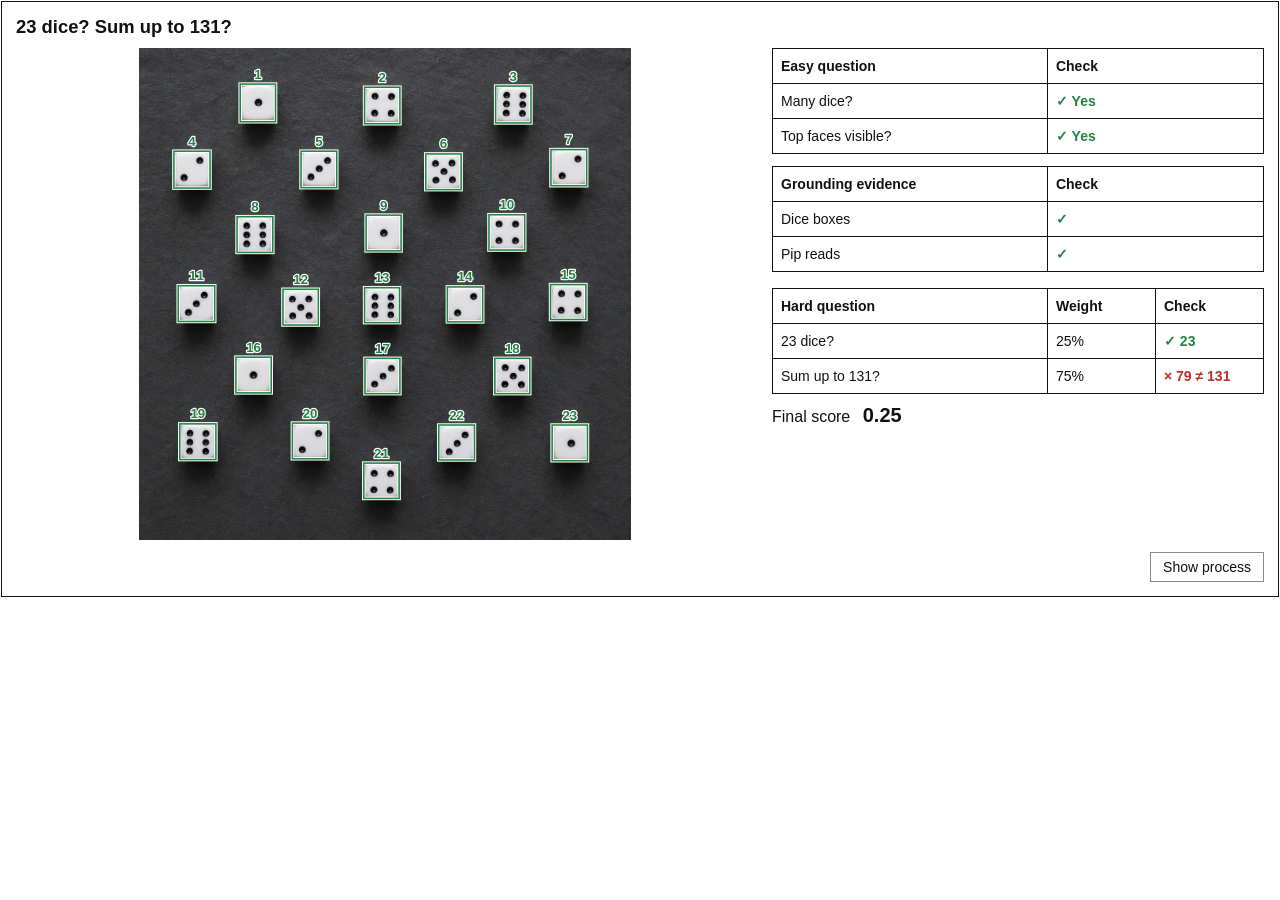
==== static/genolympiad-demos/dice.html @ ce092bb1 "add some demos" ====
<!doctype html><html lang="en"><head><meta charset="utf-8"><meta name="viewport" content="width=device-width,initial-scale=1"><title>GenOlympiad dice demo</title><style>*{box-sizing:border-box}html,body{margin:0;padding:0;background:#fff;color:#111;font-family:Arial,Helvetica,sans-serif}body{padding:1px}.simple-case{border:1px solid #111;padding:14px;margin:0;scroll-margin-top:0}.simple-case-heading{margin-bottom:10px}.simple-case-heading h3{font:700 1.15rem Arial,Helvetica,sans-serif;margin:0}.simple-case-body{display:grid;grid-template-columns:minmax(0,1.5fr) minmax(220px,1fr);gap:18px;align-items:start}.simple-visual{position:relative;min-width:0;aspect-ratio:3/2}.simple-visual>img{display:block;width:100%;height:100%;object-fit:contain}.simple-visual svg{position:absolute;inset:0;width:100%;height:100%;pointer-events:none}.simple-verdict{display:block}.pass{color:#248343}.fail{color:#ba3029}.release-check-table{width:100%;border-collapse:collapse;table-layout:fixed;color:#111;font:14px Arial,Helvetica,sans-serif}.release-check-table th,.release-check-table td{border:1px solid #111;padding:9px 8px;text-align:left;vertical-align:middle;overflow-wrap:break-word}.release-check-table th{font-weight:700}.release-check-table th:first-child{width:56%}.release-check-table .pass,.release-check-table .fail{font-weight:700}.simple-score{margin:10px 0;font-size:1rem}.simple-score strong{display:inline;margin-left:8px;font-size:1.25rem}.evidence-next{display:block;margin:12px 0 0 auto;border:1px solid #888;background:white;color:#111;padding:6px 12px;border-radius:0;font:14px Arial;cursor:pointer}.evidence-next:focus-visible{outline:2px solid #1d4ed8;outline-offset:3px}.evidence-crops{position:absolute;inset:0;background:white;display:grid;grid-template-columns:repeat(6,1fr);align-content:center;gap:6px;padding:8px}.evidence-crops[hidden]{display:none}.evidence-crop{position:relative;border:1px solid #bbb}.evidence-crop canvas{display:block;width:100%}.evidence-crop b{position:absolute;bottom:0;right:0;background:white;padding:0 4px;color:#111;font:700 16px Arial}.evidence-mark{z-index:2;position:absolute;right:12px;top:12px;background:white;padding:2px 8px;font:700 28px Arial;color:#248343}.evidence-mark[hidden]{display:none}#dice-demo .evidence-mark{font-size:clamp(14px,2.2vw,22px);max-width:calc(100% - 24px)}@media(max-width:640px){.simple-case{padding:10px}.simple-case-body{grid-template-columns:1fr;gap:12px}.simple-score{margin-top:12px}}</style></head><body><div class="simple-case" id="dice-demo"><div class="simple-case-heading"><h3>23 dice? Sum up to 131?</h3></div><div class="simple-case-body"><div class="simple-visual"><img src="[data-uri]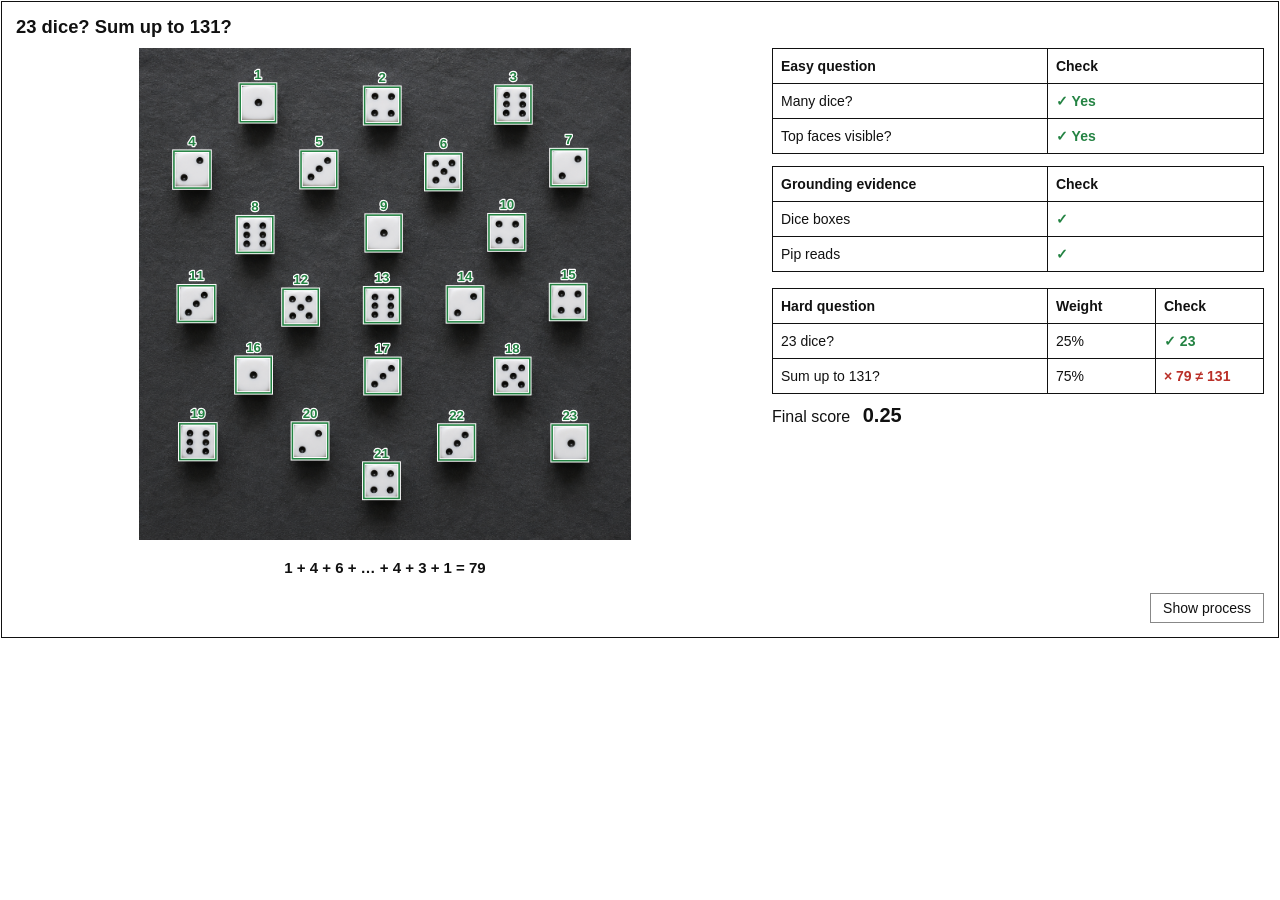
